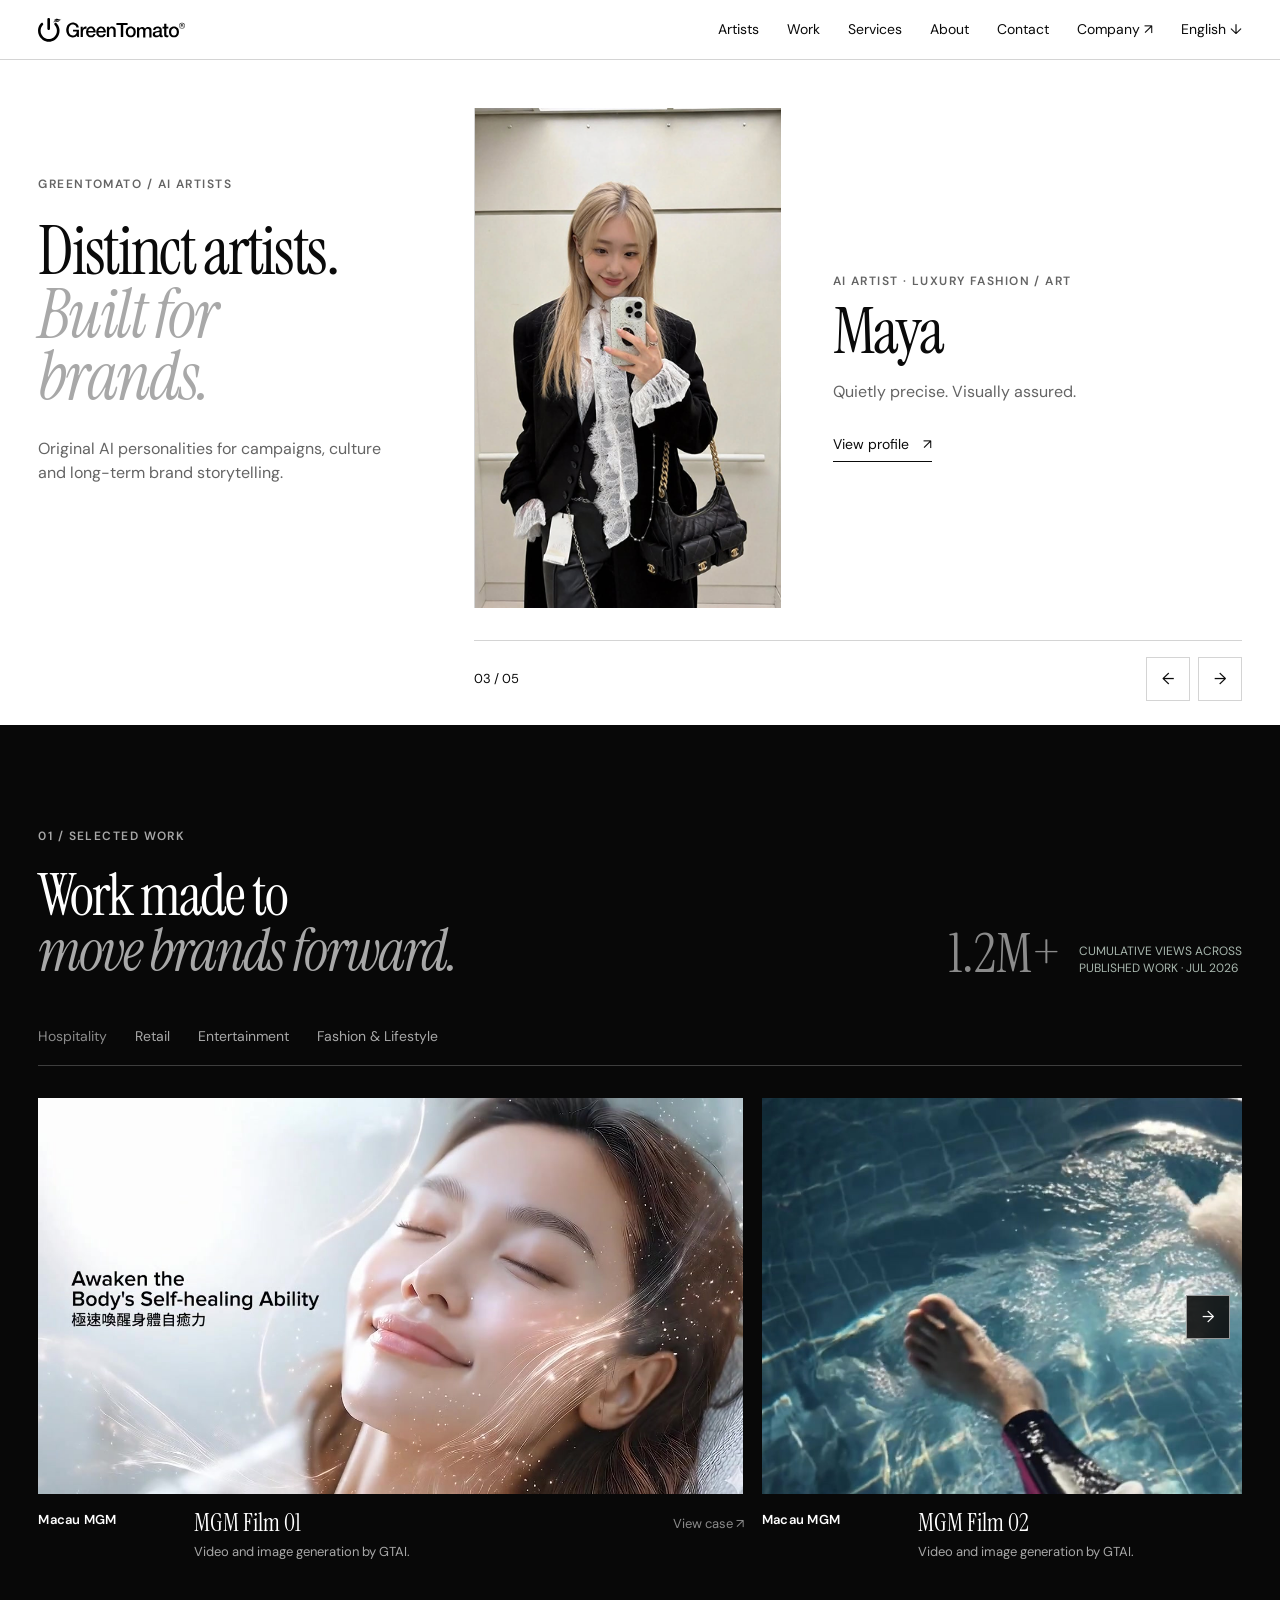
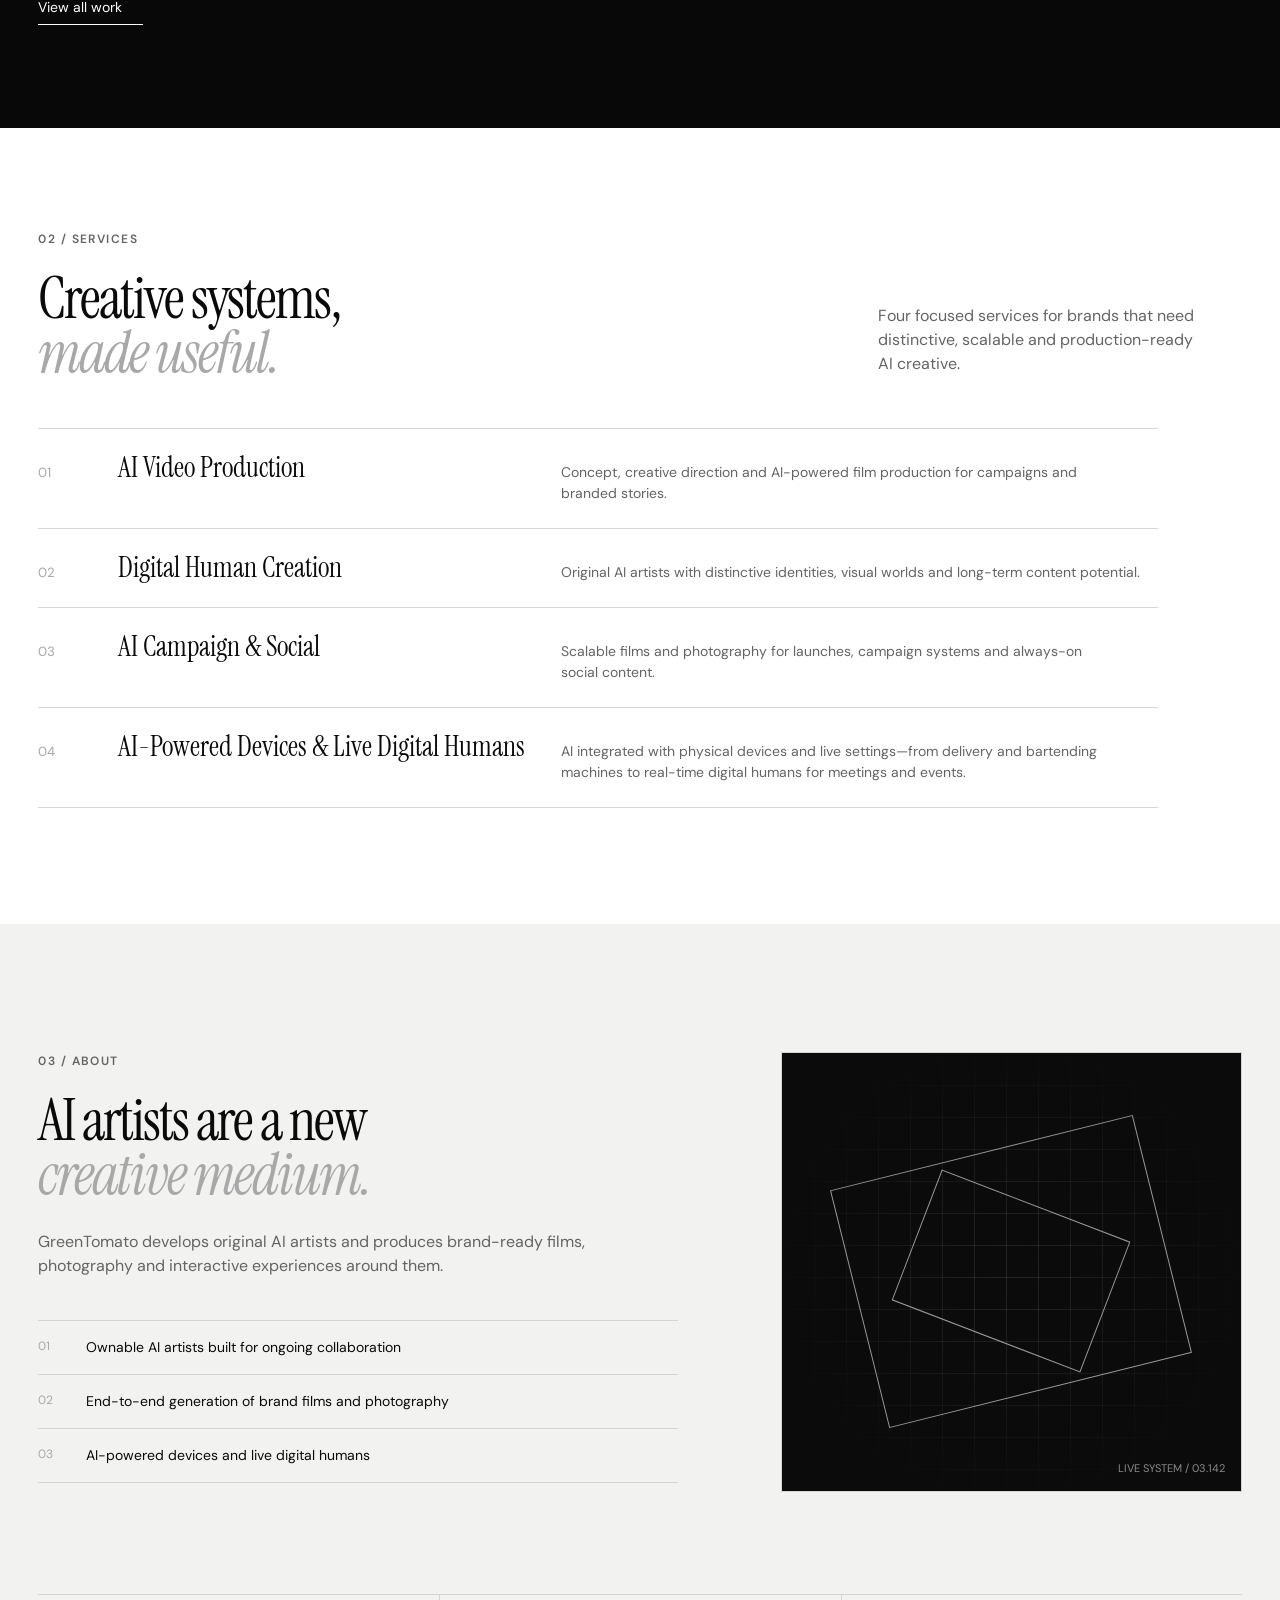
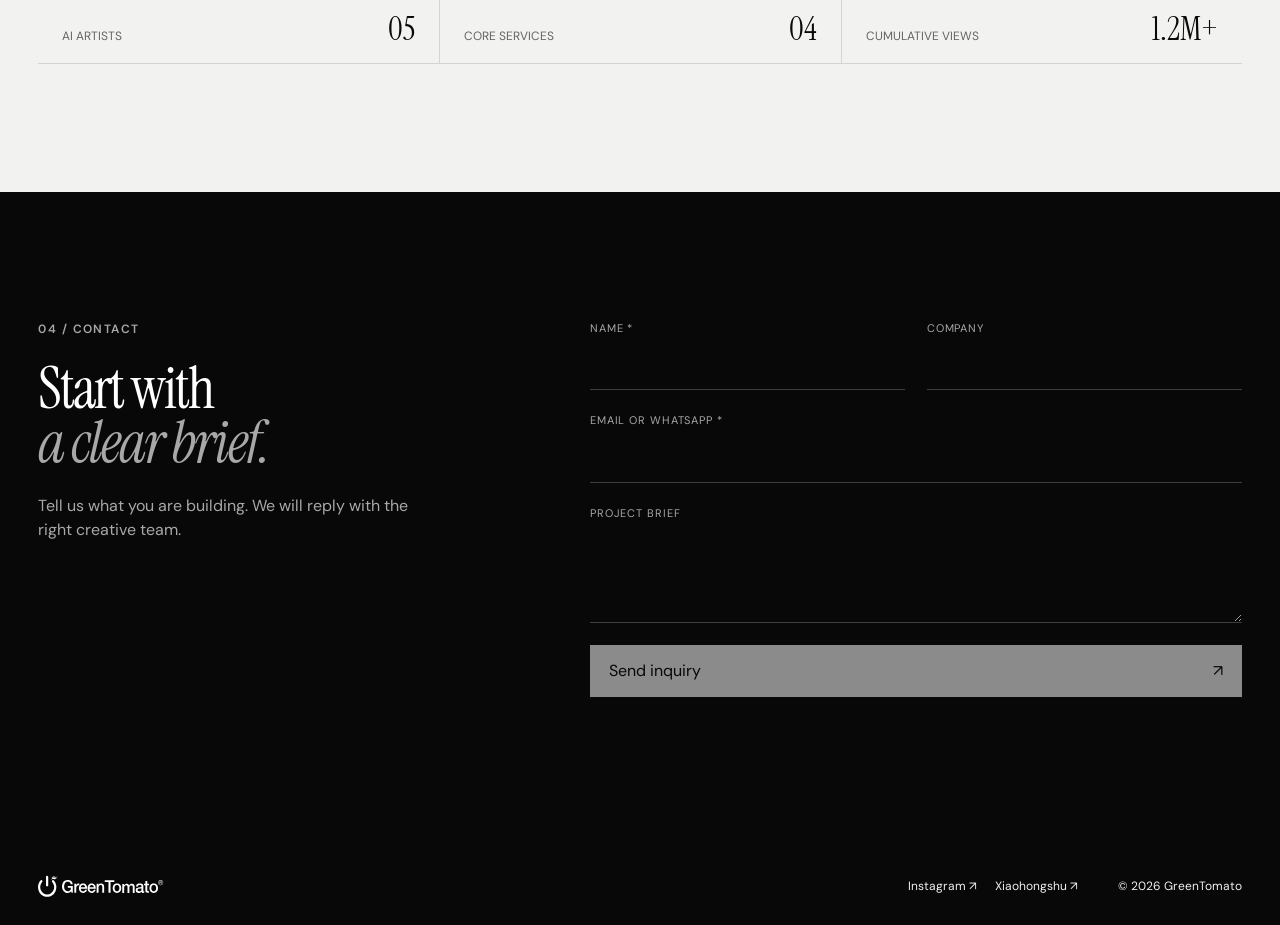
==== v2-preview/index.html @ cc7334cd "Import current GTAI website version" ====
<!doctype html>
<html lang="en">
<head>
  <meta charset="utf-8">
  <meta name="viewport" content="width=device-width,initial-scale=1">
  <meta name="robots" content="noindex,nofollow,noarchive">
  <meta name="description" content="GreenTomato presents a roster of AI artists and AI-native production for brands.">
  <meta name="theme-color" content="#f6f8f5">
  <title>GreenTomato — AI Artists</title>
  <link rel="icon" href="favicon.svg" type="image/svg+xml">
  <link rel="preconnect" href="https://fonts.googleapis.com">
  <link rel="preconnect" href="https://fonts.gstatic.com" crossorigin>
  <link href="https://fonts.googleapis.com/css2?family=DM+Sans:opsz,wght@9..40,400;9..40,500;9..40,600&family=Instrument+Serif:ital@0;1&display=swap" rel="stylesheet">
  <link rel="stylesheet" href="revamp.css?v=20260729-3">
</head>
<body data-page="home">
  <a class="skip-link" href="#main">Skip to content</a>
  <header class="site-header" data-header></header>

  <main id="main">
    <section class="artist-stage section-shell" aria-labelledby="stageTitle">
      <div class="artist-stage__intro">
        <p class="micro-label">GREENTOMATO / AI ARTISTS</p>
        <h1 id="stageTitle">Distinct artists.<br><em>Built for brands.</em></h1>
        <p>Original AI personalities for campaigns, culture and long-term brand storytelling.</p>
      </div>

      <div class="artist-stage__viewport" data-artist-stage aria-live="polite"></div>
      <div class="artist-stage__controls">
        <p><span data-stage-current>03</span> / 05</p>
        <div>
          <button class="square-arrow" type="button" data-stage-prev aria-label="Previous artist">←</button>
          <button class="square-arrow" type="button" data-stage-next aria-label="Next artist">→</button>
        </div>
      </div>
    </section>

    <section class="work-block section-dark" id="work" aria-labelledby="workTitle">
      <div class="section-shell">
        <header class="section-heading section-heading--split">
          <div>
            <p class="micro-label">01 / SELECTED WORK</p>
            <h2 id="workTitle">Work made to<br><em>move brands forward.</em></h2>
          </div>
          <div class="metric-inline">
            <strong>1.2M+</strong>
            <span>Cumulative views across<br>published work · Jul 2026</span>
          </div>
        </header>

        <nav class="text-tabs" data-work-tabs aria-label="Work categories"></nav>
        <div class="horizontal-rail-wrap">
          <div class="horizontal-rail" data-work-rail></div>
          <button class="rail-arrow rail-arrow--left" type="button" data-rail-prev aria-label="Previous projects">←</button>
          <button class="rail-arrow rail-arrow--right" type="button" data-rail-next aria-label="More projects">→</button>
        </div>
        <a class="text-link text-link--light" href="work.html">View all work <span>↗</span></a>
      </div>
    </section>

    <section class="services-block section-shell" id="services" aria-labelledby="servicesTitle">
      <header class="section-heading section-heading--split">
        <div>
          <p class="micro-label">02 / SERVICES</p>
          <h2 id="servicesTitle">Creative systems,<br><em>made useful.</em></h2>
        </div>
        <p class="section-summary">Four focused services for brands that need distinctive, scalable and production-ready AI creative.</p>
      </header>

      <div class="services-editorial">
        <div class="service-list" data-service-list></div>
      </div>
    </section>

    <section class="about-block" id="about" aria-labelledby="aboutTitle">
      <div class="section-shell about-layout">
        <div>
          <p class="micro-label">03 / ABOUT</p>
          <h2 id="aboutTitle">AI artists are a new<br><em>creative medium.</em></h2>
          <p class="about-lede">GreenTomato develops original AI artists and produces brand-ready films, photography and interactive experiences around them.</p>
          <ul class="fact-list">
            <li><span>01</span>Ownable AI artists built for ongoing collaboration</li>
            <li><span>02</span>End-to-end generation of brand films and photography</li>
            <li><span>03</span>AI-powered devices and live digital humans</li>
          </ul>
        </div>
        <div class="about-signal" aria-hidden="true">
          <div class="signal-grid"></div>
          <div class="signal-orbit signal-orbit--a"></div>
          <div class="signal-orbit signal-orbit--b"></div>
          <span>LIVE SYSTEM / 03.142</span>
        </div>
        <dl class="data-rail">
          <div><dt>AI Artists</dt><dd>05</dd></div>
          <div><dt>Core Services</dt><dd>04</dd></div>
          <div><dt>Cumulative Views</dt><dd>1.2M+</dd></div>
        </dl>
      </div>
    </section>

    <section class="contact-block section-dark" id="contact" aria-labelledby="contactTitle">
      <div class="section-shell contact-layout">
        <div>
          <p class="micro-label">04 / CONTACT</p>
          <h2 id="contactTitle">Start with<br><em>a clear brief.</em></h2>
          <p>Tell us what you are building. We will reply with the right creative team.</p>
        </div>
        <form class="compact-form" data-inquiry-form novalidate>
          <label><span>Name *</span><input name="name" autocomplete="name" required></label>
          <label><span>Company</span><input name="company" autocomplete="organization"></label>
          <label class="field-wide"><span>Email or WhatsApp *</span><input name="contact" autocomplete="email" required></label>
          <label class="field-wide"><span>Project brief</span><textarea name="request" rows="3"></textarea></label>
          <button class="submit-button field-wide" type="submit">Send inquiry <span>↗</span></button>
          <p class="form-status field-wide" aria-live="polite"></p>
        </form>
      </div>
    </section>
  </main>

  <footer class="site-footer" data-footer></footer>
  <script type="module" src="revamp.js?v=20260729-3"></script>
</body>
</html>
---- v2-preview/revamp.css ----
:root {
  --ink: #0a0a0a;
  --ink-soft: #646464;
  --paper: #ffffff;
  --paper-cool: #f2f2f0;
  --night: #080808;
  --night-2: #151515;
  --emerald: #0a0a0a;
  --digital: #8b8b8b;
  --silver: #a8a8a8;
  --line: #d4d4d4;
  --line-dark: rgba(255, 255, 255, .22);
  --serif: "Instrument Serif", Georgia, serif;
  --sans: "DM Sans", sans-serif;
  --ease-out: cubic-bezier(.16, 1, .3, 1);
  --ease-move: cubic-bezier(.645, .045, .355, 1);
  --header-h: 60px;
  --gutter: clamp(20px, 3vw, 48px);
  color-scheme: light;
}

* { box-sizing: border-box; }
html { scroll-behavior: smooth; }
body {
  margin: 0;
  background: var(--paper);
  color: var(--ink);
  font-family: var(--sans);
  font-size: 16px;
  line-height: 1.5;
  text-rendering: optimizeLegibility;
}
body.menu-open { overflow: hidden; }
img, video { display: block; max-width: 100%; }
a { color: inherit; text-decoration: none; }
button, input, textarea { color: inherit; font: inherit; }
button { cursor: pointer; }
button, input, textarea { border-radius: 0; }
button:focus-visible, a:focus-visible, input:focus-visible, textarea:focus-visible {
  outline: 2px solid var(--digital);
  outline-offset: 3px;
}

.skip-link {
  position: fixed;
  z-index: 1000;
  top: 8px;
  left: 8px;
  padding: 10px 14px;
  background: var(--digital);
  color: var(--night);
  transform: translateY(-160%);
}
.skip-link:focus { transform: translateY(0); }

.section-shell {
  width: min(100%, 1600px);
  margin-inline: auto;
  padding-inline: var(--gutter);
}
.section-dark {
  color: var(--paper);
  background: var(--night);
}
.micro-label {
  margin: 0;
  color: var(--ink-soft);
  font-size: 12px;
  font-weight: 600;
  letter-spacing: .12em;
  text-transform: uppercase;
}
.section-dark .micro-label,
.contact-block .micro-label { color: var(--silver); }
h1, h2, h3, p { text-wrap: pretty; }
h1, h2 {
  margin: 0;
  font-family: var(--serif);
  font-weight: 400;
  letter-spacing: -.035em;
  line-height: .94;
}
h1 { font-size: clamp(48px, 5.2vw, 72px); }
h2 { font-size: clamp(42px, 4.5vw, 64px); }
h1 em, h2 em { color: var(--silver); font-weight: 400; }

/* Header */
.site-header {
  position: sticky;
  z-index: 100;
  top: 0;
  height: var(--header-h);
  border-bottom: 1px solid var(--line);
  background: rgba(255, 255, 255, .95);
  backdrop-filter: blur(14px);
  transition: transform 220ms var(--ease-out);
}
.site-header.is-hidden { transform: translateY(-100%); }
.header-inner {
  display: flex;
  width: min(100%, 1600px);
  height: 100%;
  margin-inline: auto;
  padding-inline: var(--gutter);
  align-items: center;
  justify-content: space-between;
}
.brand-mark { display: inline-flex; width: 148px; }
.brand-mark img { width: 100%; height: auto; filter: brightness(0); }
.desktop-nav { display: flex; align-items: center; gap: 28px; }
.desktop-nav a, .language-switcher > button {
  border: 0;
  background: transparent;
  padding: 8px 0;
  font-size: 14px;
  transition: color 140ms ease;
}
.desktop-nav a:hover, .language-switcher > button:hover { color: var(--emerald); }
.company-link::after { content: " ↗"; color: var(--emerald); }
.language-switcher { position: relative; }
.language-menu {
  position: absolute;
  top: calc(100% + 15px);
  right: 0;
  display: grid;
  width: 160px;
  padding: 8px;
  border: 1px solid var(--line);
  background: var(--paper);
  box-shadow: 0 16px 40px rgba(8, 24, 15, .12);
}
.language-menu[hidden] { display: none; }
.language-menu button {
  border: 0;
  background: transparent;
  padding: 10px;
  text-align: left;
}
.language-menu button:hover { background: var(--paper-cool); color: var(--emerald); }
.menu-toggle { display: none; border: 0; background: transparent; width: 44px; height: 44px; padding: 10px; }
.menu-toggle span { display: block; height: 1px; margin: 6px 0; background: currentColor; }
.mobile-menu {
  position: fixed;
  z-index: 99;
  inset: var(--header-h) 0 0;
  display: none;
  background: var(--paper);
  padding: 36px var(--gutter);
}
.mobile-menu.is-open { display: block; }
.mobile-menu nav { display: grid; }
.mobile-menu nav > a, .mobile-artists > button {
  border: 0;
  border-bottom: 1px solid var(--line);
  background: transparent;
  padding: 16px 0;
  font: 38px/1 var(--serif);
  text-align: left;
}
.mobile-artists__list { display: grid; padding: 8px 0 16px 20px; }
.mobile-artists__list[hidden] { display: none; }
.mobile-artists__list a { padding: 8px 0; }

/* Shared section headings */
.section-heading { padding-block: clamp(72px, 8vw, 112px) 48px; }
.section-heading--split {
  display: grid;
  grid-template-columns: minmax(0, 1fr) minmax(260px, .46fr);
  align-items: end;
  gap: 48px;
}
.section-heading .micro-label { margin-bottom: 24px; }
.section-summary {
  max-width: 42ch;
  margin: 0 0 4px;
  color: var(--ink-soft);
  font-size: 16px;
}
.metric-inline {
  display: flex;
  align-items: flex-end;
  justify-content: flex-end;
  gap: 18px;
}
.metric-inline strong {
  color: var(--digital);
  font: 54px/.85 var(--serif);
}
.metric-inline span {
  color: #a8b7ae;
  font-size: 12px;
  line-height: 1.45;
  text-transform: uppercase;
}
.metric-inline--dark span { color: var(--ink-soft); }
.text-link {
  display: inline-flex;
  gap: 12px;
  margin-top: 28px;
  padding-bottom: 6px;
  border-bottom: 1px solid currentColor;
  font-size: 14px;
}
.text-link span { color: var(--emerald); }
.text-link--light { color: var(--paper); }

/* Artist hero */
.artist-stage {
  display: grid;
  min-height: 620px;
  grid-template-columns: minmax(260px, .45fr) minmax(0, 1fr);
  grid-template-rows: 1fr auto;
  gap: 32px clamp(40px, 7vw, 112px);
  padding-block: 48px 24px;
}
.artist-stage__intro {
  align-self: center;
  padding-bottom: 56px;
}
.artist-stage__intro .micro-label { margin-bottom: 28px; }
.artist-stage__intro > p:last-child {
  max-width: 34ch;
  margin: 28px 0 0;
  color: var(--ink-soft);
}
.artist-stage__viewport {
  position: relative;
  align-self: stretch;
  min-height: 500px;
  overflow: hidden;
  border-left: 1px solid var(--line);
  touch-action: pan-y;
}
.stage-slide {
  position: absolute;
  inset: 0;
  display: grid;
  grid-template-columns: minmax(0, 40%) 1fr;
  gap: clamp(28px, 4vw, 64px);
  align-items: center;
  opacity: 0;
  transform: translateX(9%);
  pointer-events: none;
  transition: opacity 280ms ease, transform 420ms var(--ease-move);
}
.stage-slide.is-active { opacity: 1; transform: translateX(0); pointer-events: auto; }
.stage-slide.is-before { transform: translateX(-9%); }
.stage-slide figure { height: 500px; margin: 0; overflow: hidden; background: var(--paper-cool); }
.stage-slide img { width: 100%; height: 100%; object-fit: cover; object-position: center top; }
.stage-slide__copy { max-width: 390px; }
.stage-slide__copy .micro-label { margin-bottom: 12px; }
.stage-slide__copy h2 { font-size: clamp(48px, 5vw, 68px); }
.stage-slide__copy > p { margin: 18px 0 28px; color: var(--ink-soft); }
.stage-slide__copy a {
  display: inline-flex;
  gap: 14px;
  padding-bottom: 6px;
  border-bottom: 1px solid var(--ink);
  font-size: 14px;
}
.stage-slide__copy a span { color: var(--emerald); }
.artist-stage__controls {
  grid-column: 2;
  display: flex;
  align-items: center;
  justify-content: space-between;
  border-top: 1px solid var(--line);
  padding-top: 16px;
}
.artist-stage__controls p { margin: 0; font-size: 13px; }
.artist-stage__controls > div { display: flex; gap: 8px; }
.square-arrow, .rail-arrow {
  display: grid;
  width: 44px;
  height: 44px;
  place-items: center;
  border: 1px solid var(--line);
  background: transparent;
  transition: background-color 140ms ease, border-color 140ms ease, color 140ms ease;
}
.square-arrow:hover, .rail-arrow:hover { border-color: var(--ink); background: var(--ink); color: #fff; }

/* Work */
.work-block { padding-bottom: clamp(72px, 8vw, 112px); }
.text-tabs {
  display: flex;
  gap: 28px;
  padding-bottom: 18px;
  border-bottom: 1px solid var(--line-dark);
  overflow-x: auto;
  scrollbar-width: none;
}
.text-tabs::-webkit-scrollbar { display: none; }
.text-tabs button {
  flex: 0 0 auto;
  border: 0;
  background: transparent;
  padding: 0;
  color: var(--silver);
  font-size: 14px;
}
.text-tabs button.is-active { color: var(--digital); }
.text-tabs--light { border-bottom-color: var(--line); }
.text-tabs--light button { color: var(--ink-soft); }
.text-tabs--light button.is-active { color: var(--emerald); }
.horizontal-rail-wrap { position: relative; }
.horizontal-rail {
  display: flex;
  gap: 18px;
  overflow: auto;
  padding: 32px 0 8px;
  scroll-behavior: smooth;
  scroll-snap-type: x mandatory;
  scrollbar-width: none;
}
.horizontal-rail::-webkit-scrollbar { display: none; }
.work-card {
  flex: 0 0 auto;
  width: auto;
  min-width: 360px;
  scroll-snap-align: start;
}
.work-card__media {
  position: relative;
  height: clamp(300px, 31vw, 470px);
  overflow: hidden;
  background: var(--night-2);
}
.work-card__media img, .work-card__media video {
  width: auto;
  min-width: 100%;
  height: 100%;
  object-fit: cover;
}
.video-controls {
  position: absolute;
  inset: 0;
  display: grid;
  place-items: center;
  background: linear-gradient(180deg, transparent 55%, rgba(0, 0, 0, .42));
  opacity: 0;
  transition: opacity 160ms ease;
}
.work-card__media:hover .video-controls,
.video-controls.is-visible { opacity: 1; }
.video-controls.is-idle { background: transparent; }
.video-main-control {
  display: grid;
  width: 52px;
  height: 52px;
  place-items: center;
  border: 1px solid rgba(255,255,255,.8);
  background: rgba(0,0,0,.26);
  color: #fff;
  backdrop-filter: blur(8px);
}
.video-secondary {
  position: absolute;
  right: 14px;
  bottom: 12px;
  display: flex;
  gap: 6px;
}
.video-secondary button {
  display: grid;
  width: 36px;
  height: 36px;
  place-items: center;
  border: 0;
  background: rgba(0,0,0,.35);
  color: #fff;
}
.work-card__info {
  display: grid;
  grid-template-columns: minmax(90px, .3fr) 1fr auto;
  gap: 18px;
  align-items: start;
  padding-top: 16px;
}
.client-wordmark {
  font-size: 13px;
  font-weight: 600;
  letter-spacing: .02em;
}
.work-card__copy h3 { margin: 0 0 5px; font: 24px/1.1 var(--serif); }
.work-card__copy p { max-width: 40ch; margin: 0; color: var(--silver); font-size: 13px; }
.work-card__info > a { padding-top: 4px; color: var(--digital); font-size: 13px; }
.rail-arrow {
  position: absolute;
  z-index: 3;
  top: calc(50% - 22px);
  border-color: rgba(255,255,255,.55);
  background: rgba(8,8,8,.86);
  color: #fff;
  backdrop-filter: blur(8px);
}
.rail-arrow--left { left: 12px; }
.rail-arrow--right { right: 12px; }
.rail-arrow[hidden] { display: none; }

/* Services */
.services-block { padding-bottom: clamp(76px, 9vw, 128px); }
.services-editorial { max-width: 1120px; }
.service-item {
  display: grid;
  grid-template-columns: 56px minmax(240px, .7fr) minmax(320px, 1fr);
  gap: 24px;
  align-items: baseline;
  width: 100%;
  border: 0;
  border-top: 1px solid var(--line);
  background: transparent;
  padding: 24px 0;
  text-align: left;
}
.service-item:last-child { border-bottom: 1px solid var(--line); }
.service-item small { color: var(--silver); }
.service-item h3 { margin: 0; font: 28px/1.05 var(--serif); }
.service-item p {
  max-width: 58ch;
  margin: 0;
  color: var(--ink-soft);
  font-size: 14px;
}

/* About */
.about-block { background: var(--paper-cool); }
.about-layout {
  display: grid;
  grid-template-columns: 1fr minmax(320px, .72fr);
  gap: clamp(56px, 8vw, 128px);
  padding-block: clamp(84px, 10vw, 144px);
}
.about-layout .micro-label { margin-bottom: 24px; }
.about-lede { max-width: 58ch; margin: 28px 0 42px; color: var(--ink-soft); }
.fact-list { display: grid; margin: 0; padding: 0; list-style: none; }
.fact-list li {
  display: grid;
  grid-template-columns: 48px 1fr;
  border-top: 1px solid var(--line);
  padding: 16px 0;
  font-size: 14px;
}
.fact-list li:last-child { border-bottom: 1px solid var(--line); }
.fact-list span { color: var(--silver); font-size: 12px; }
.about-signal {
  position: relative;
  min-height: 440px;
  overflow: hidden;
  border: 1px solid var(--line);
  background: #0b0b0b;
}
.signal-grid {
  position: absolute;
  inset: 0;
  background:
    linear-gradient(rgba(255,255,255,.11) 1px, transparent 1px),
    linear-gradient(90deg, rgba(255,255,255,.11) 1px, transparent 1px);
  background-size: 32px 32px;
  mask-image: radial-gradient(circle at 50% 50%, #000, transparent 78%);
}
.signal-orbit {
  position: absolute;
  border: 1px solid rgba(255,255,255,.58);
  transform: rotate(-14deg);
  transition: transform 260ms var(--ease-move), border-color 160ms ease;
}
.signal-orbit--a { inset: 22% 16%; }
.signal-orbit--b { inset: 34% 28%; transform: rotate(21deg); }
.about-signal:hover .signal-orbit--a { transform: rotate(-10deg) translateX(8px); border-color: var(--digital); }
.about-signal:hover .signal-orbit--b { transform: rotate(17deg) translateY(-6px); }
.about-signal > span { position: absolute; right: 16px; bottom: 14px; color: var(--digital); font-size: 11px; }
.data-rail {
  grid-column: 1 / -1;
  display: grid;
  grid-template-columns: repeat(3, 1fr);
  margin: 0;
  border-top: 1px solid var(--line);
  border-bottom: 1px solid var(--line);
}
.data-rail > div { display: flex; align-items: baseline; justify-content: space-between; padding: 18px 24px; }
.data-rail > div + div { border-left: 1px solid var(--line); }
.data-rail dt { color: var(--ink-soft); font-size: 12px; text-transform: uppercase; }
.data-rail dd { margin: 0; font: 32px/1 var(--serif); }

/* Contact and footer */
.contact-block { color: var(--paper); background: var(--night); }
.contact-layout {
  display: grid;
  grid-template-columns: minmax(260px, .65fr) 1fr;
  gap: clamp(64px, 10vw, 160px);
  padding-block: clamp(84px, 10vw, 140px);
}
.contact-layout .micro-label { margin-bottom: 24px; }
.contact-layout > div > p:last-child { max-width: 36ch; margin-top: 24px; color: var(--silver); }
.compact-form {
  display: grid;
  grid-template-columns: repeat(2, 1fr);
  gap: 22px;
  align-content: start;
}
.compact-form label { display: grid; gap: 7px; }
.compact-form label span { color: var(--silver); font-size: 11px; letter-spacing: .08em; text-transform: uppercase; }
.compact-form input, .compact-form textarea {
  width: 100%;
  border: 0;
  border-bottom: 1px solid var(--line-dark);
  background: transparent;
  padding: 10px 0 12px;
  resize: vertical;
}
.compact-form input:focus, .compact-form textarea:focus { border-bottom-color: var(--digital); outline: 0; }
.field-wide { grid-column: 1 / -1; }
.submit-button {
  display: flex;
  min-height: 52px;
  justify-content: space-between;
  align-items: center;
  border: 1px solid var(--digital);
  background: var(--digital);
  padding: 0 18px;
  color: var(--night);
  transition: background-color 140ms ease, color 140ms ease;
}
.submit-button:hover { background: transparent; color: var(--digital); }
.form-status { margin: 0; color: var(--digital); font-size: 13px; }
.form-success {
  display: grid;
  min-height: 300px;
  align-content: center;
  border-top: 1px solid var(--line-dark);
  border-bottom: 1px solid var(--line-dark);
}
.form-success h3 { margin: 0 0 12px; font: 34px/1 var(--serif); }
.form-success p { margin: 0; color: var(--silver); }
.site-footer { background: #080808; color: #f1f1f1; }
.footer-inner {
  display: grid;
  width: min(100%, 1600px);
  margin-inline: auto;
  padding: 28px var(--gutter);
  grid-template-columns: 1fr auto auto;
  gap: 40px;
  align-items: center;
  font-size: 12px;
}
.footer-inner img { width: 126px; filter: brightness(0) invert(1); }
.footer-links { display: flex; gap: 18px; }
.footer-links a:hover { color: var(--digital); }

/* Page intros */
.directory-page, .work-page { min-height: 80vh; padding-bottom: 112px; }
.page-intro {
  display: grid;
  padding-block: 88px 56px;
  border-bottom: 1px solid var(--line);
}
.page-intro--compact { grid-template-columns: 1fr 2fr .7fr; align-items: end; gap: 32px; }
.page-intro--compact > p:last-child { color: var(--ink-soft); }
.page-intro--work { grid-template-columns: 1fr auto; align-items: end; gap: 48px; }
.page-intro .micro-label { margin-bottom: 22px; }

/* Filters and roster */
.filter-bar {
  position: relative;
  z-index: 5;
  display: flex;
  gap: 32px;
  padding: 22px 0;
  border-bottom: 1px solid var(--line);
}
.filter-group { position: relative; }
.filter-group > button {
  border: 0;
  background: transparent;
  padding: 6px 0;
  font-size: 14px;
}
.filter-group > button::after { content: " ↓"; color: var(--emerald); }
.filter-menu {
  position: absolute;
  top: calc(100% + 12px);
  left: 0;
  display: grid;
  min-width: 190px;
  padding: 8px;
  border: 1px solid var(--line);
  background: var(--paper);
  box-shadow: 0 18px 44px rgba(8,24,15,.12);
}
.filter-menu[hidden] { display: none; }
.filter-menu button { border: 0; background: transparent; padding: 9px 10px; text-align: left; }
.filter-menu button:hover, .filter-menu button.is-active { background: var(--paper-cool); color: var(--emerald); }
.artist-directory {
  display: grid;
  grid-template-columns: repeat(5, minmax(0, 1fr));
  gap: 32px 12px;
  padding-top: 32px;
}
.directory-card figure {
  position: relative;
  aspect-ratio: 3 / 4;
  margin: 0;
  overflow: hidden;
  background: var(--paper-cool);
}
.directory-card img { width: 100%; height: 100%; object-fit: cover; object-position: center top; transition: transform 260ms var(--ease-out); }
.directory-overlay {
  position: absolute;
  inset: 0;
  display: grid;
  align-content: end;
  padding: 18px;
  background: rgba(4,16,9,.72);
  color: #fff;
  opacity: 0;
  transition: opacity 180ms ease;
}
.directory-card:hover img { transform: scale(1.018); }
.directory-card:hover .directory-overlay { opacity: 1; }
.directory-overlay dl { display: grid; gap: 8px; margin: 0 0 18px; }
.directory-overlay div { display: grid; grid-template-columns: 68px 1fr; gap: 10px; }
.directory-overlay dt { color: #b8b8b8; font-size: 11px; text-transform: uppercase; }
.directory-overlay dd { margin: 0; font-size: 12px; }
.talent-tags { display: flex; flex-wrap: wrap; gap: 5px; }
.talent-tags span { border: 1px solid rgba(255,255,255,.42); padding: 4px 6px; font-size: 10px; text-transform: uppercase; }
.directory-card__title { padding-top: 10px; }
.directory-card__title h2 { margin: 0; font-size: 28px; line-height: 1; }
.directory-card__title p { margin: 4px 0 0; color: var(--ink-soft); font-size: 12px; }
.empty-state { padding: 48px 0; color: var(--ink-soft); }

/* Work page */
.work-page .text-tabs { margin-top: 28px; }
.work-index {
  display: grid;
  grid-template-columns: repeat(3, minmax(0, 1fr));
  gap: 52px 14px;
  padding-top: 36px;
}
.work-index .work-card { width: 100%; min-width: 0; }
.work-index .work-card__media { height: clamp(260px, 25vw, 390px); }
.work-index .work-card__info { grid-template-columns: 90px 1fr; }
.work-index .work-card__info > a { grid-column: 2; }

/* Profile */
.profile-shell { width: min(100%, 1600px); margin-inline: auto; padding-inline: var(--gutter); }
.profile-hero { padding-block: 28px 80px; }
.back-link { display: inline-flex; margin-bottom: 28px; color: var(--ink-soft); font-size: 13px; }
.profile-hero__grid {
  display: grid;
  grid-template-columns: minmax(320px, .72fr) 1fr;
  gap: clamp(52px, 8vw, 124px);
  align-items: start;
}
.profile-portrait { margin: 0; aspect-ratio: 3 / 4; overflow: hidden; background: var(--paper-cool); }
.profile-portrait img { width: 100%; height: 100%; object-fit: cover; object-position: center top; }
.profile-copy { padding-top: 24px; }
.profile-copy .micro-label { margin-bottom: 18px; }
.profile-copy h1 { font-size: clamp(56px, 6vw, 78px); }
.profile-copy__bio { max-width: 58ch; margin: 24px 0 34px; color: var(--ink-soft); }
.profile-facts {
  display: grid;
  grid-template-columns: repeat(2, 1fr);
  margin: 0;
  border-top: 1px solid var(--line);
}
.profile-facts > div { padding: 14px 0; border-bottom: 1px solid var(--line); }
.profile-facts > div:nth-child(odd) { padding-right: 24px; }
.profile-facts > div:nth-child(even) { border-left: 1px solid var(--line); padding-left: 24px; }
.profile-facts dt { color: var(--ink-soft); font-size: 11px; text-transform: uppercase; }
.profile-facts dd { margin: 3px 0 0; font-size: 14px; }
.profile-cta { display: inline-flex; margin-top: 26px; padding-bottom: 5px; border-bottom: 1px solid var(--ink); gap: 12px; font-size: 14px; }
.profile-cta span { color: var(--emerald); }
.profile-section { padding-block: 72px; border-top: 1px solid var(--line); }
.profile-section__head {
  display: grid;
  grid-template-columns: 1fr 2fr;
  gap: 32px;
  margin-bottom: 32px;
  align-items: end;
}
.profile-section__head h2 { font-size: clamp(38px, 4vw, 56px); }
.profile-work-card {
  display: grid;
  grid-template-columns: minmax(0, 1.3fr) minmax(260px, .7fr);
  gap: 30px;
  align-items: end;
}
.profile-work-card figure { margin: 0; height: 480px; overflow: hidden; background: var(--night); }
.profile-work-card img { width: 100%; height: 100%; object-fit: cover; }
.profile-work-card h3 { margin: 0; font: 34px/1 var(--serif); }
.profile-work-card p { color: var(--ink-soft); }
.platform-rail {
  display: grid;
  grid-template-columns: repeat(3, 1fr);
  border-top: 1px solid var(--line);
  border-bottom: 1px solid var(--line);
}
.platform-rail > div { padding: 22px 24px; }
.platform-rail > div + div { border-left: 1px solid var(--line); }
.platform-rail small { color: var(--ink-soft); text-transform: uppercase; }
.platform-rail strong { display: block; margin-top: 8px; font: 34px/1 var(--serif); }
.gallery-grid { display: grid; grid-template-columns: repeat(4, 1fr); gap: 12px; }
.gallery-grid figure { margin: 0; aspect-ratio: 3 / 4; overflow: hidden; background: var(--paper-cool); }
.gallery-grid img { width: 100%; height: 100%; object-fit: cover; }
.gallery-note { margin: 18px 0 0; color: var(--ink-soft); font-size: 12px; }

/* Case */
.case-page { padding-bottom: 100px; }
.case-hero { padding-block: 32px 72px; }
.case-hero__grid {
  display: grid;
  grid-template-columns: minmax(0, 1.2fr) minmax(320px, .8fr);
  gap: clamp(44px, 7vw, 108px);
  align-items: start;
}
.case-cover { margin: 0; height: clamp(420px, 56vw, 680px); overflow: hidden; background: var(--night); }
.case-cover img { width: 100%; height: 100%; object-fit: cover; }
.case-info { position: sticky; top: calc(var(--header-h) + 28px); padding-top: 10px; }
.case-info .micro-label { margin-bottom: 18px; }
.case-info h1 { font-size: clamp(50px, 6vw, 76px); }
.case-info > p { margin: 24px 0 30px; color: var(--ink-soft); }
.case-meta { margin: 0; border-top: 1px solid var(--line); }
.case-meta > div { display: grid; grid-template-columns: 120px 1fr; padding: 12px 0; border-bottom: 1px solid var(--line); }
.case-meta dt { color: var(--ink-soft); font-size: 11px; text-transform: uppercase; }
.case-meta dd { margin: 0; font-size: 13px; }
.case-media-section { padding-block: 64px; border-top: 1px solid var(--line); }
.case-media-grid { display: grid; grid-template-columns: repeat(2, minmax(0, 1fr)); gap: 18px; }
.case-media-grid.is-single { grid-template-columns: minmax(0, 1.15fr) minmax(300px, .85fr); align-items: end; }
.case-media { position: relative; margin: 0; background: var(--night); }
.case-media video { width: 100%; max-height: 72vh; object-fit: contain; }
.case-media-copy h2 { font-size: clamp(40px, 4vw, 58px); }
.case-media-copy p { max-width: 45ch; color: var(--ink-soft); }
.next-case {
  display: grid;
  grid-template-columns: 1fr auto;
  align-items: end;
  gap: 32px;
  padding-top: 72px;
  border-top: 1px solid var(--line);
}
.next-case h2 { font-size: clamp(42px, 5vw, 66px); }
.next-case a { padding-bottom: 6px; border-bottom: 1px solid var(--ink); }
.case-return { padding-top: 64px; border-top: 1px solid var(--line); }
.case-return a { display: inline-block; padding-bottom: 5px; border-bottom: 1px solid var(--ink); font-size: 14px; }

@media (max-width: 1100px) {
  .artist-directory { grid-template-columns: repeat(3, minmax(0, 1fr)); }
  .artist-stage { grid-template-columns: 1fr; }
  .artist-stage__intro { padding-bottom: 0; }
  .artist-stage__viewport { border-left: 0; min-height: 640px; }
  .artist-stage__controls { grid-column: 1; }
  .service-item { grid-template-columns: 48px minmax(220px, .7fr) 1fr; }
  .work-index { grid-template-columns: repeat(2, minmax(0, 1fr)); }
}

@media (max-width: 760px) {
  :root { --header-h: 64px; }
  body { font-size: 15px; }
  .desktop-nav { display: none; }
  .menu-toggle { display: block; }
  .brand-mark { width: 132px; }
  h1 { font-size: clamp(42px, 13vw, 58px); }
  h2 { font-size: clamp(38px, 11vw, 52px); }
  .section-heading--split, .about-layout, .contact-layout,
  .page-intro--compact, .page-intro--work, .profile-hero__grid,
  .profile-section__head, .profile-work-card, .case-hero__grid,
  .case-media-grid.is-single { grid-template-columns: 1fr; }
  .section-heading { padding-block: 64px 32px; }
  .metric-inline { justify-content: flex-start; }
  .metric-inline strong { font-size: 42px; }
  .artist-stage { min-height: auto; padding-block: 48px 24px; }
  .artist-stage__viewport { min-height: 610px; }
  .stage-slide { grid-template-columns: 1fr; align-content: start; gap: 24px; }
  .stage-slide figure { width: 58%; height: auto; aspect-ratio: 3/4; }
  .stage-slide__copy { max-width: none; }
  .stage-slide__copy h2 { font-size: 46px; }
  .work-card { min-width: 82vw; }
  .work-card__media { height: 390px; }
  .work-card__info { grid-template-columns: 1fr auto; }
  .client-wordmark { grid-column: 1 / -1; }
  .rail-arrow { display: none; }
  .service-item { grid-template-columns: 32px 1fr; gap: 12px 16px; }
  .service-item h3 { font-size: 24px; }
  .service-item p { grid-column: 2; }
  .about-layout { padding-block: 72px; }
  .about-signal { min-height: 340px; }
  .data-rail { grid-template-columns: 1fr; }
  .data-rail > div + div { border-left: 0; border-top: 1px solid var(--line); }
  .compact-form { grid-template-columns: 1fr; }
  .compact-form label, .compact-form .field-wide { grid-column: 1; }
  .footer-inner { grid-template-columns: 1fr; gap: 18px; }
  .page-intro { padding-block: 56px 36px; }
  .filter-bar { gap: 22px; overflow-x: auto; }
  .artist-directory { grid-template-columns: repeat(2, minmax(0, 1fr)); gap: 26px 10px; }
  .directory-overlay { display: none; }
  .directory-card__title h2 { font-size: 24px; }
  .work-index { grid-template-columns: 1fr; gap: 48px; }
  .work-index .work-card { display: block; }
  .work-index .work-card__media { height: 420px; }
  .work-index .work-card__info { grid-template-columns: 1fr auto; }
  .profile-hero { padding-bottom: 56px; }
  .profile-portrait { width: 72%; }
  .profile-copy { padding-top: 0; }
  .profile-facts { grid-template-columns: 1fr; }
  .profile-facts > div:nth-child(odd), .profile-facts > div:nth-child(even) { padding: 12px 0; border-left: 0; }
  .profile-section { padding-block: 56px; }
  .profile-section__head { gap: 14px; }
  .profile-work-card figure { height: 360px; }
  .platform-rail { grid-template-columns: 1fr; }
  .platform-rail > div + div { border-left: 0; border-top: 1px solid var(--line); }
  .gallery-grid { grid-template-columns: repeat(2, 1fr); gap: 8px; }
  .case-hero { padding-bottom: 56px; }
  .case-cover { height: 520px; }
  .case-info { position: static; }
  .case-media-grid { grid-template-columns: 1fr; }
  .next-case { grid-template-columns: 1fr; }
}

@media (hover: none) {
  .video-controls { opacity: 1; }
}

@media (prefers-reduced-motion: reduce) {
  html { scroll-behavior: auto; }
  *, *::before, *::after {
    animation-duration: .01ms !important;
    animation-iteration-count: 1 !important;
    transition-duration: .01ms !important;
    scroll-behavior: auto !important;
  }
}
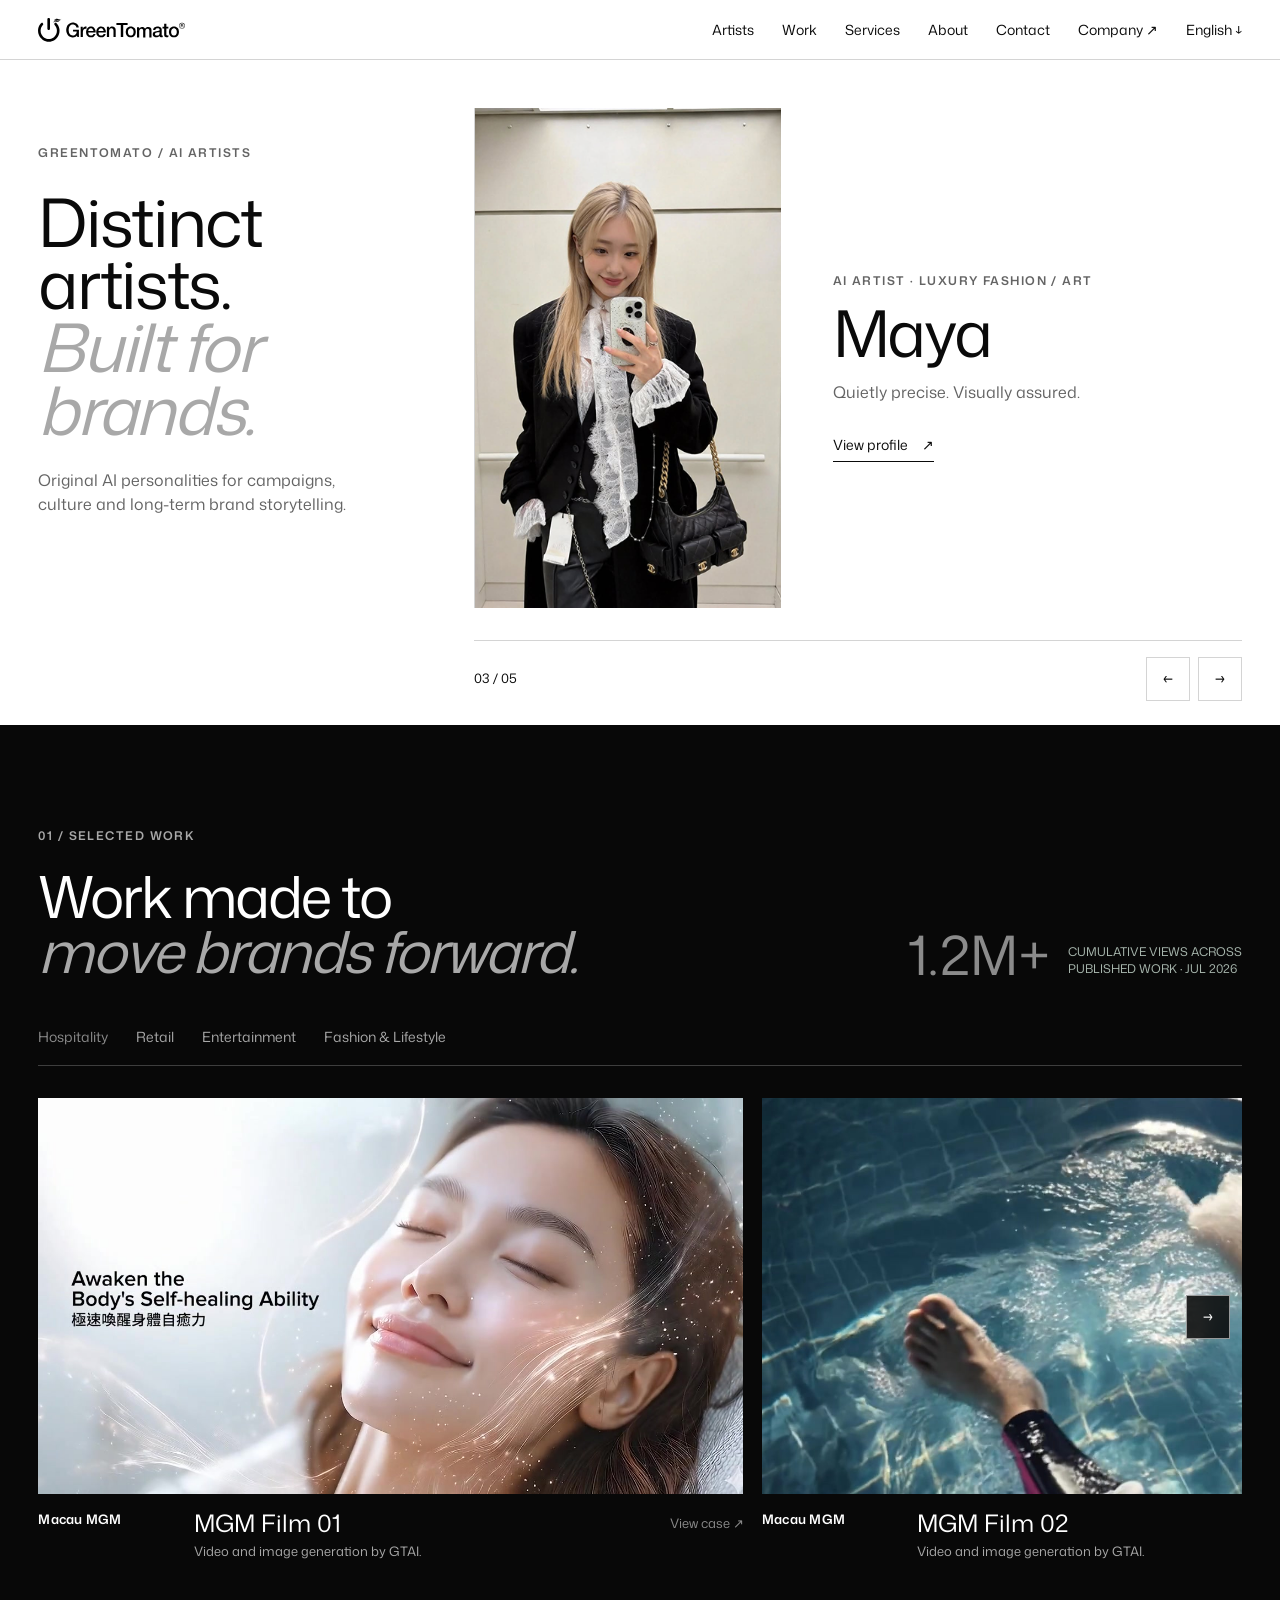
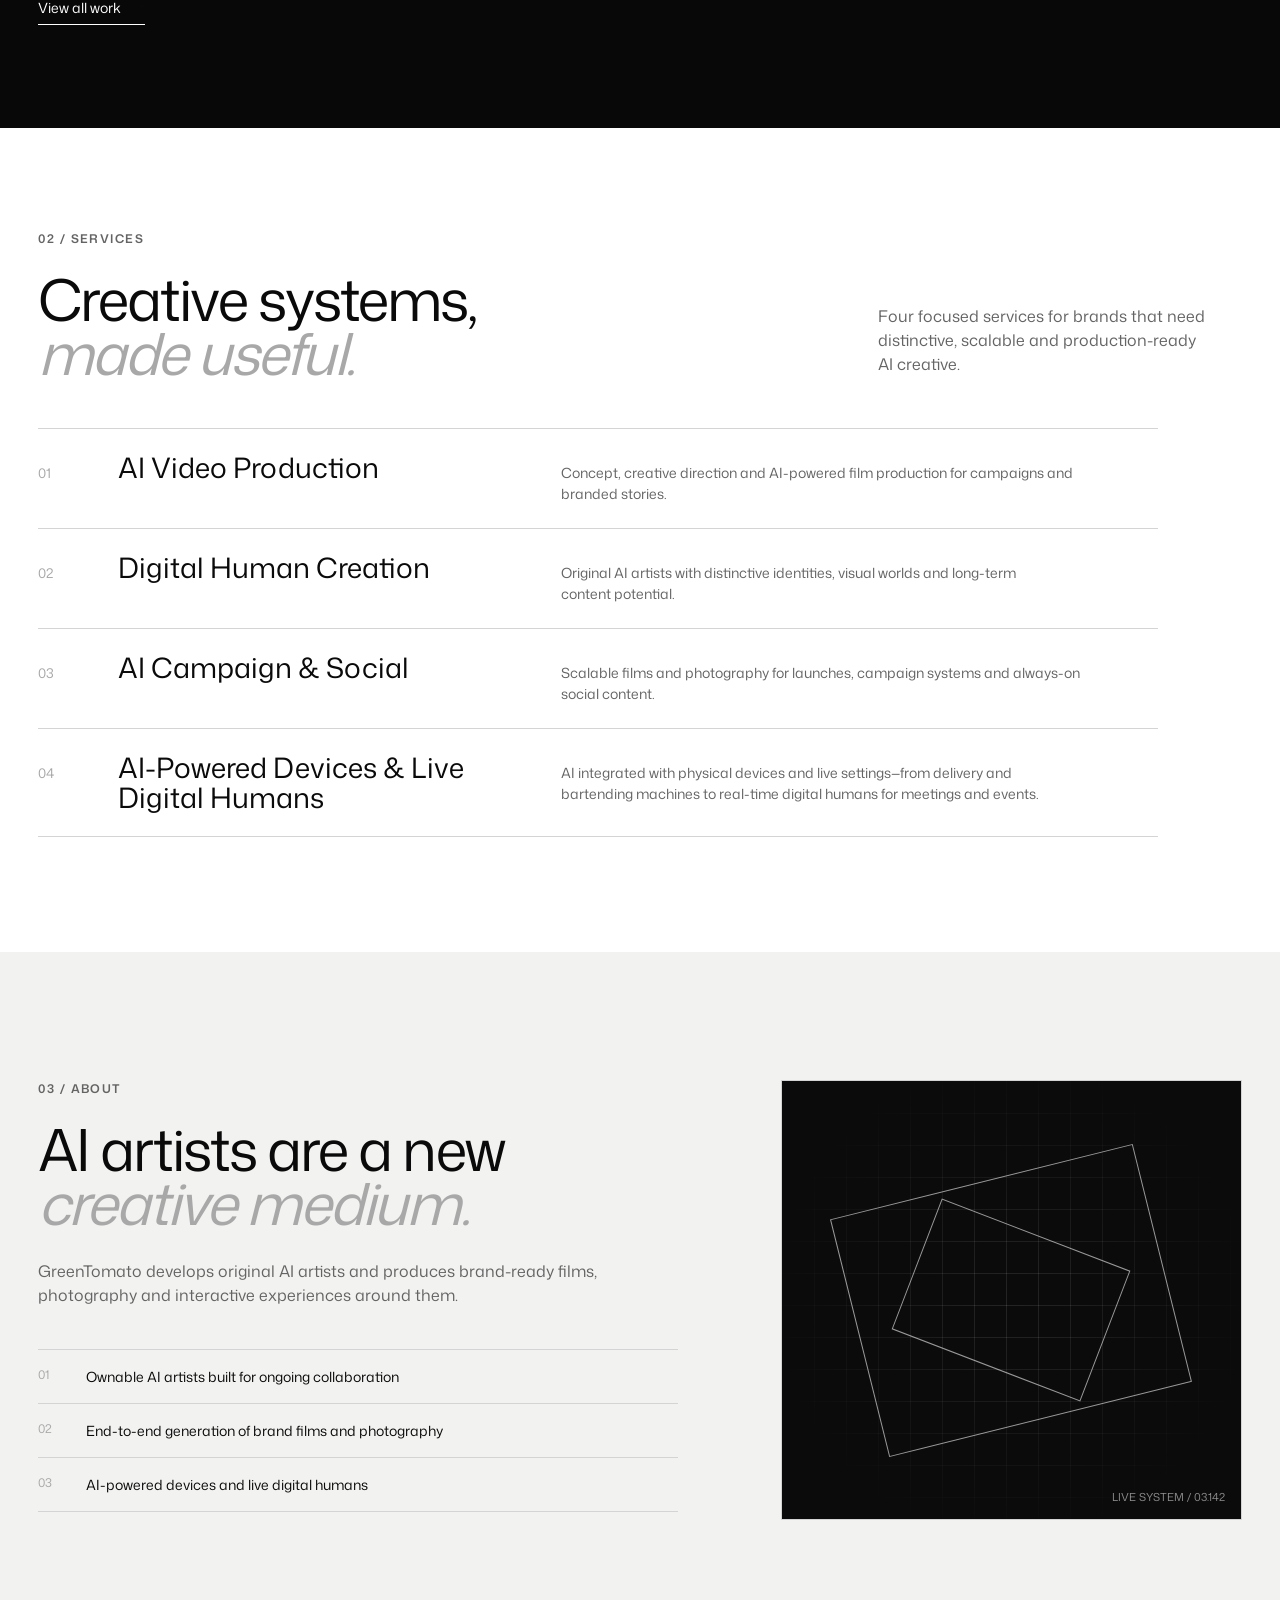
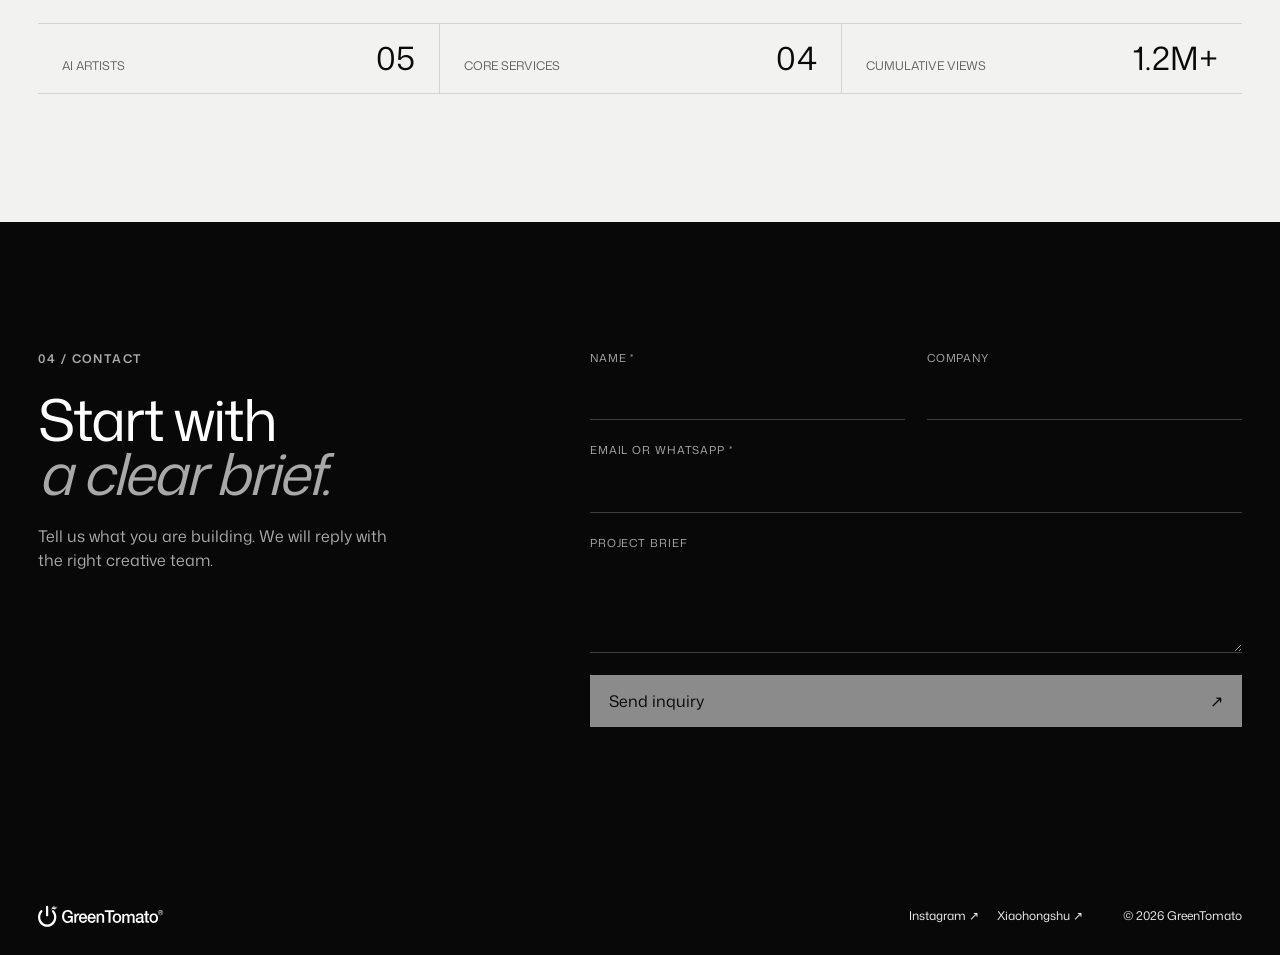
==== commit 11798846: "Adopt Mona Sans across website" ====
--- a/v2-preview/index.html
+++ b/v2-preview/index.html
@@ -12,6 +12,7 @@
   <link rel="preconnect" href="https://fonts.gstatic.com" crossorigin>
   <link href="https://fonts.googleapis.com/css2?family=DM+Sans:opsz,wght@9..40,400;9..40,500;9..40,600&family=Instrument+Serif:ital@0;1&display=swap" rel="stylesheet">
   <link rel="stylesheet" href="revamp.css?v=20260729-3">
+  <link rel="stylesheet" href="../typography.css?v=20260730-1">
 </head>
 <body data-page="home">
   <a class="skip-link" href="#main">Skip to content</a>
--- a/typography.css
+++ b/typography.css
@@ -0,0 +1,34 @@
+@font-face {
+  font-family: "Mona Sans";
+  src: url("assets/fonts/mona-sans/MonaSans-Variable.ttf") format("truetype");
+  font-style: normal;
+  font-weight: 200 900;
+  font-stretch: 75% 125%;
+  font-display: swap;
+}
+
+:root {
+  --sans: "Mona Sans", "Noto Sans TC", "Noto Sans SC", "PingFang TC", "Microsoft JhengHei", sans-serif;
+  --serif: "Mona Sans", "Noto Sans TC", "Noto Sans SC", "PingFang TC", "Microsoft JhengHei", sans-serif;
+  --mono: "Mona Sans", "Noto Sans TC", "Noto Sans SC", "PingFang TC", "Microsoft JhengHei", sans-serif;
+}
+
+html,
+body,
+button,
+input,
+select,
+textarea {
+  font-family: var(--sans);
+}
+
+body :where(h1, h2, h3, h4, h5, h6, p, a, span, strong, em, small, label, button, input, select, textarea) {
+  font-family: var(--sans) !important;
+}
+
+.hero-wordmark,
+.hero-wordmark span {
+  font-family: "Mona Sans", sans-serif !important;
+  font-weight: 800;
+  font-stretch: 100%;
+}
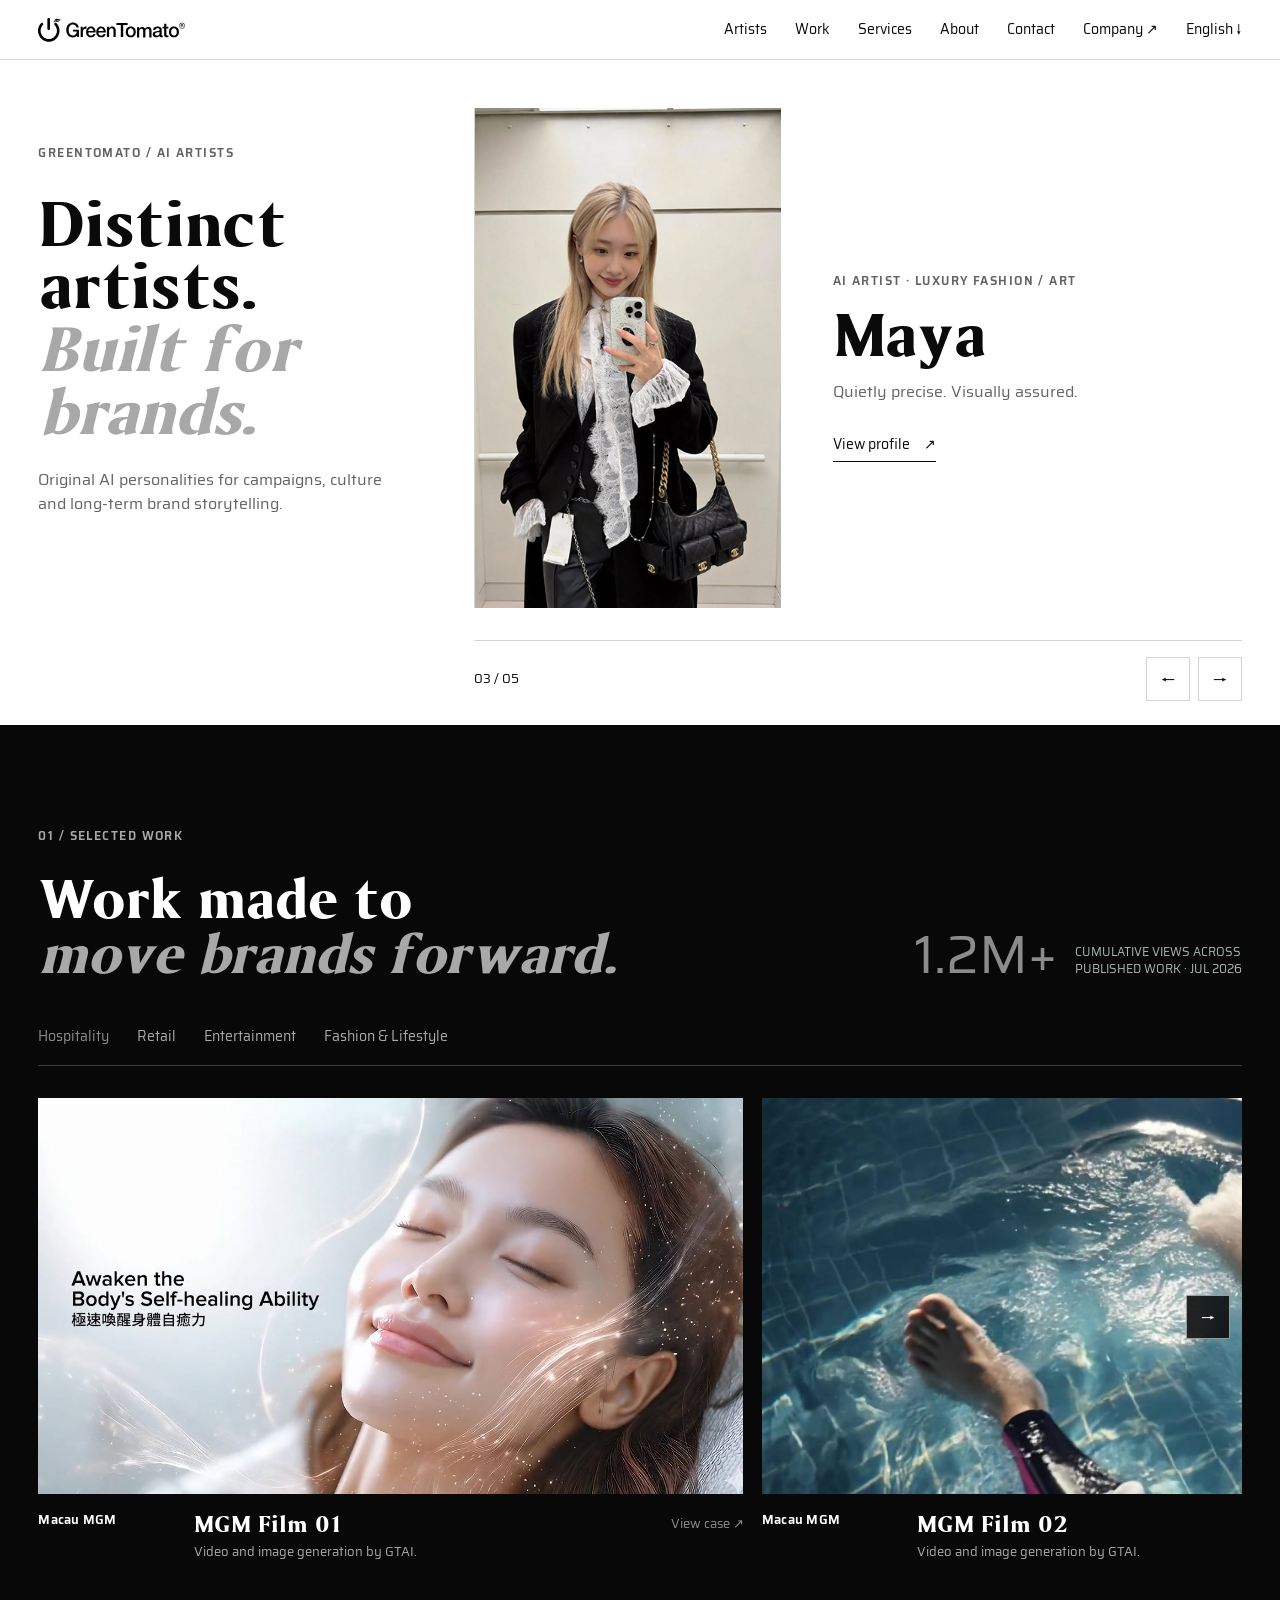
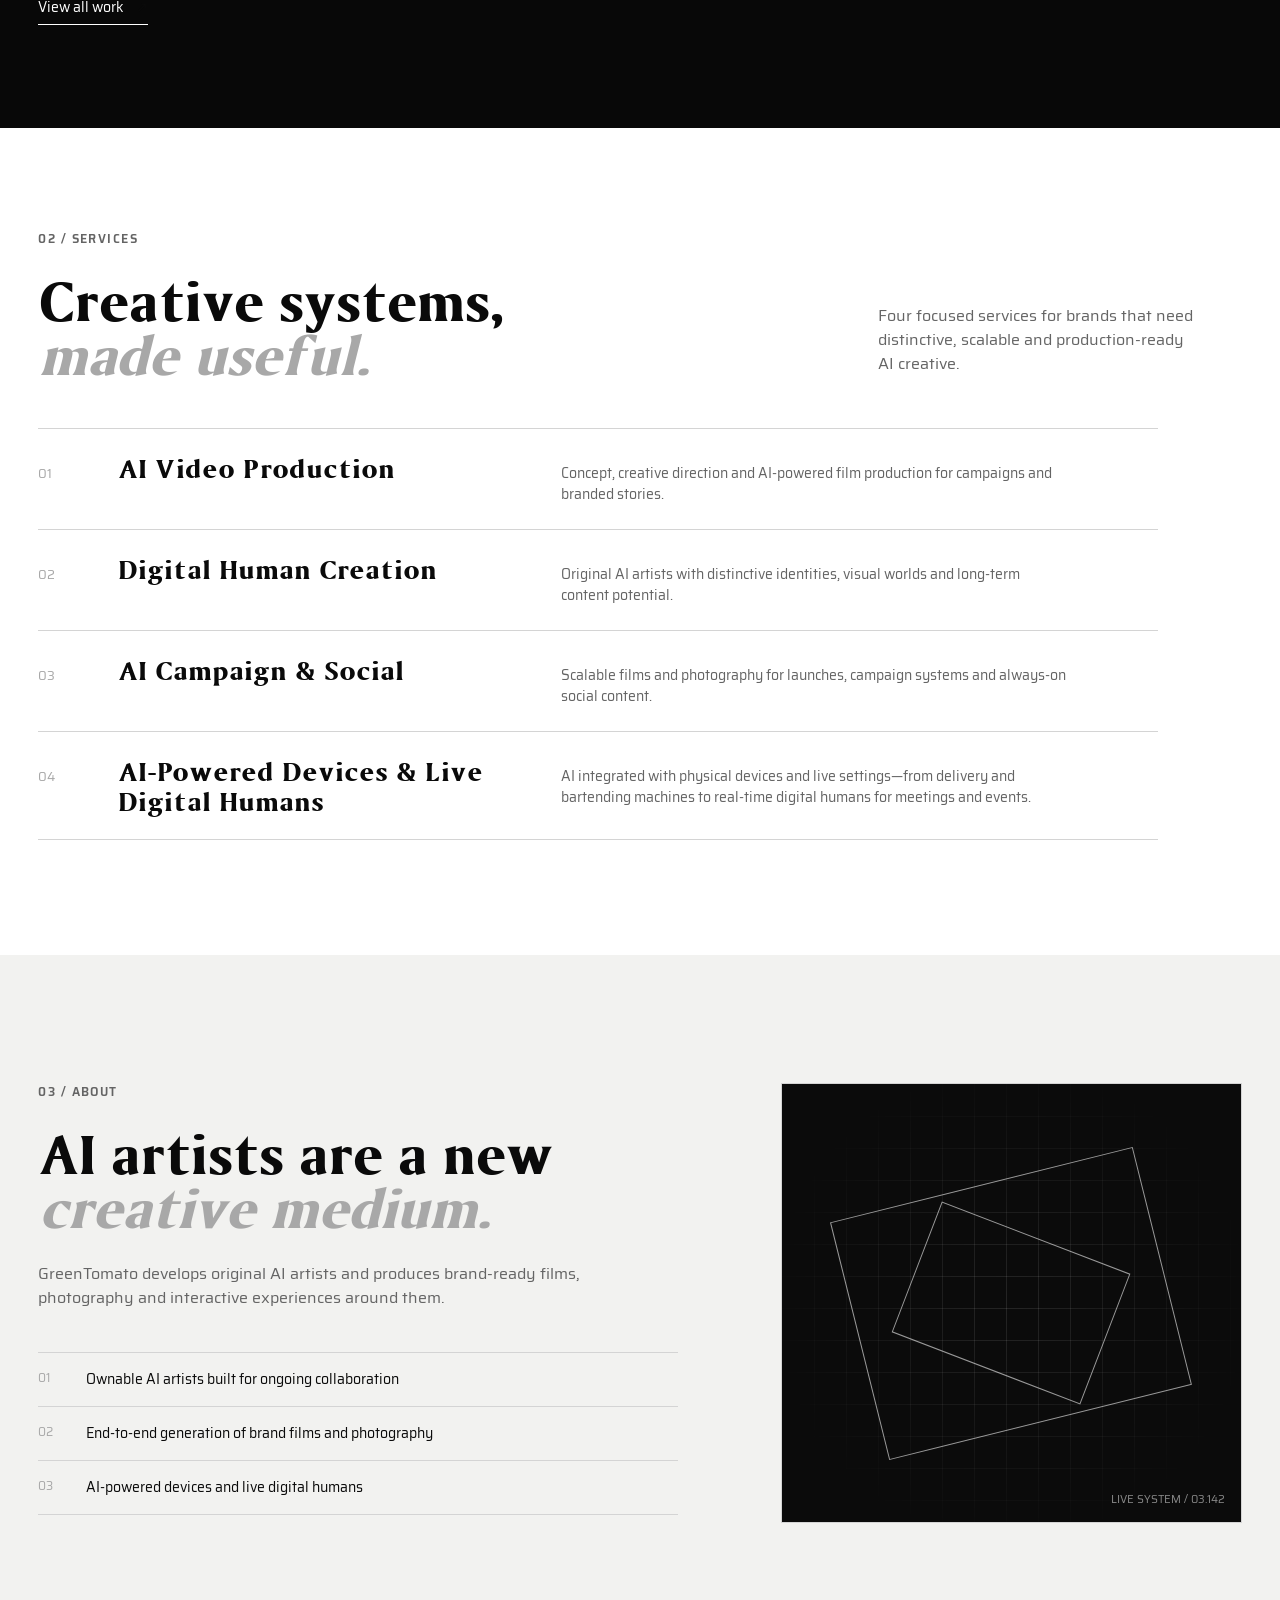
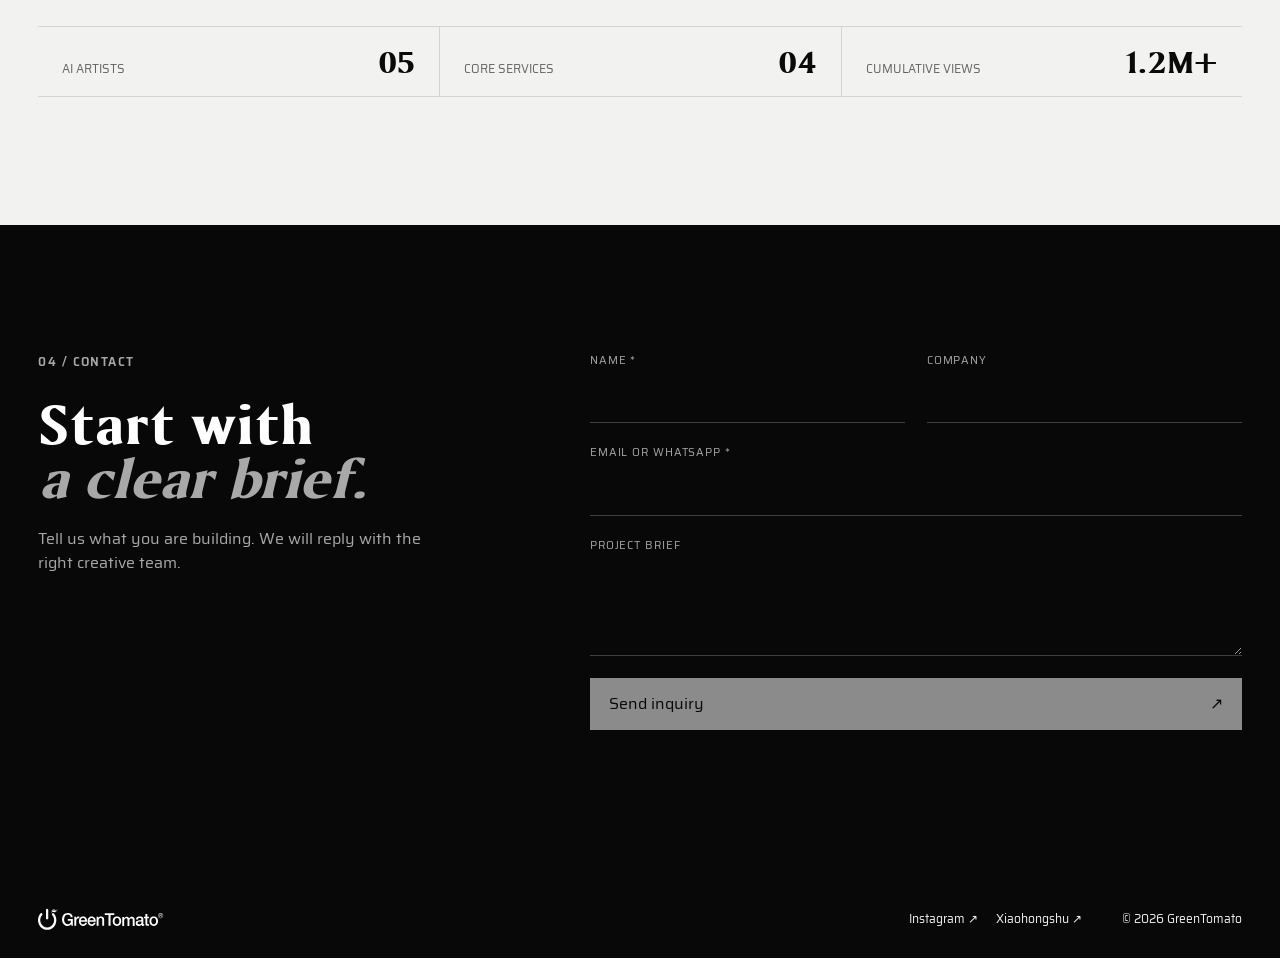
==== commit df5d42ee: "Apply Saira body type across site" ====
--- a/v2-preview/index.html
+++ b/v2-preview/index.html
@@ -12,7 +12,7 @@
   <link rel="preconnect" href="https://fonts.gstatic.com" crossorigin>
   <link href="https://fonts.googleapis.com/css2?family=DM+Sans:opsz,wght@9..40,400;9..40,500;9..40,600&family=Instrument+Serif:ital@0;1&display=swap" rel="stylesheet">
   <link rel="stylesheet" href="revamp.css?v=20260729-3">
-  <link rel="stylesheet" href="../typography.css?v=20260730-1">
+  <link rel="stylesheet" href="../typography.css?v=20260730-3">
 </head>
 <body data-page="home">
   <a class="skip-link" href="#main">Skip to content</a>
--- a/typography.css
+++ b/typography.css
@@ -1,16 +1,47 @@
 @font-face {
-  font-family: "Mona Sans";
-  src: url("assets/fonts/mona-sans/MonaSans-Variable.ttf") format("truetype");
+  font-family: "Saira";
+  src: url("assets/fonts/saira/Saira-Regular.woff2") format("woff2");
   font-style: normal;
-  font-weight: 200 900;
-  font-stretch: 75% 125%;
+  font-weight: 400;
+  font-display: swap;
+}
+
+@font-face {
+  font-family: "Saira";
+  src: url("assets/fonts/saira/Saira-Medium.woff2") format("woff2");
+  font-style: normal;
+  font-weight: 500;
+  font-display: swap;
+}
+
+@font-face {
+  font-family: "Saira";
+  src: url("assets/fonts/saira/Saira-SemiBold.woff2") format("woff2");
+  font-style: normal;
+  font-weight: 600;
+  font-display: swap;
+}
+
+@font-face {
+  font-family: "Saira";
+  src: url("assets/fonts/saira/Saira-Bold.woff2") format("woff2");
+  font-style: normal;
+  font-weight: 700;
+  font-display: swap;
+}
+
+@font-face {
+  font-family: "HF Sharp";
+  src: url("assets/fonts/hfsharp/HFSharp-2.ttf") format("truetype");
+  font-style: normal;
+  font-weight: 400;
   font-display: swap;
 }
 
 :root {
-  --sans: "Mona Sans", "Noto Sans TC", "Noto Sans SC", "PingFang TC", "Microsoft JhengHei", sans-serif;
-  --serif: "Mona Sans", "Noto Sans TC", "Noto Sans SC", "PingFang TC", "Microsoft JhengHei", sans-serif;
-  --mono: "Mona Sans", "Noto Sans TC", "Noto Sans SC", "PingFang TC", "Microsoft JhengHei", sans-serif;
+  --sans: "Saira", "Noto Sans TC", "Noto Sans SC", "PingFang TC", "Microsoft JhengHei", sans-serif;
+  --serif: "HF Sharp", "Saira", "Noto Sans TC", "Noto Sans SC", "PingFang TC", "Microsoft JhengHei", sans-serif;
+  --mono: "Saira", "Noto Sans TC", "Noto Sans SC", "PingFang TC", "Microsoft JhengHei", sans-serif;
 }
 
 html,
@@ -27,8 +58,17 @@
 }
 
 .hero-wordmark,
+.hero-wordmark span,
+body :where(h1, h2, h3, h4, h5, h6),
+body :where(h1, h2, h3, h4, h5, h6) :where(span, strong, em, small) {
+  font-family: "HF Sharp", "Saira", sans-serif !important;
+  font-weight: 400;
+  font-stretch: normal;
+}
+
+.hero-wordmark,
 .hero-wordmark span {
-  font-family: "Mona Sans", sans-serif !important;
-  font-weight: 800;
-  font-stretch: 100%;
+  font-family: "HF Sharp", "Saira", sans-serif !important;
+  font-weight: 400;
+  font-stretch: normal;
 }
